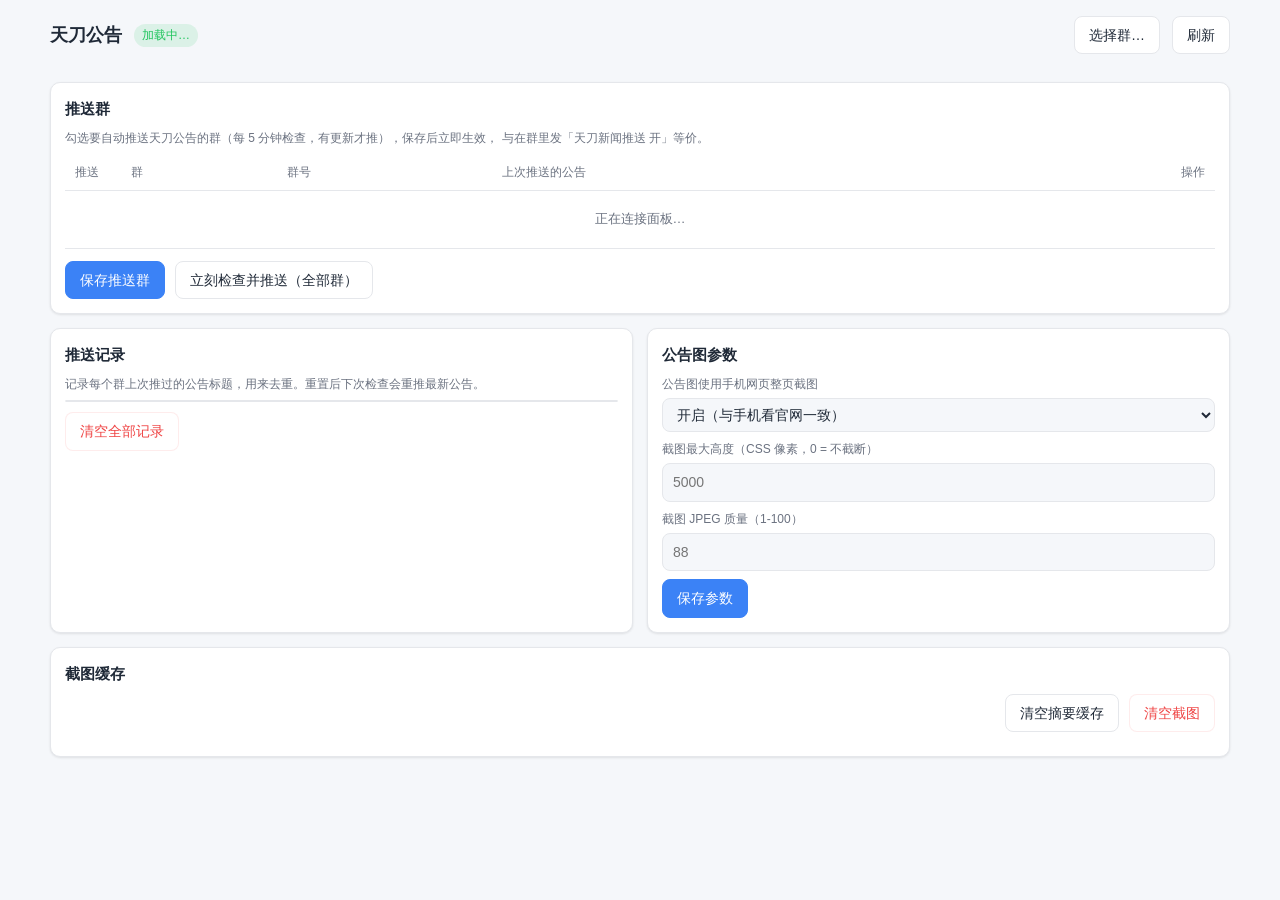
==== pages/wuxianews-panel/index.html @ aadbb249 "feat: Web 面板（推送群/推送记录/截图画廊）+ 群名管理 v1.3.4 - 新增 Web 面板：按群名管理推送群、立即推送、截图画廊、推送记录 - 群名缓存/解析（groups.py）；推送" ====
<!DOCTYPE html>
<html lang="zh-CN">
<head>
<meta charset="UTF-8">
<meta name="viewport" content="width=device-width,initial-scale=1.0">
<title>天刀公告</title>
<!--
  显式声明桥接 SDK：AstrBot 会把这个 src 重写成带 asset_token 的真实地址。
  整个页面里除这一处外不要再出现那个脚本地址（连注释都不行），否则自动注入会失效。
-->
<script src="/api/plugin/page/bridge-sdk.js"></script>
<style>
:root {
  --bg: #f5f7fa; --card: #ffffff; --border: #e5e7eb; --text: #1f2937;
  --text2: #6b7280; --text3: #9ca3af; --accent: #3b82f6;
  --accent-soft: rgba(59, 130, 246, 0.1); --danger: #ef4444;
  --danger-soft: rgba(239, 68, 68, 0.1); --ok: #22c55e; --ok-soft: rgba(34, 197, 94, 0.12);
  --warn: #f59e0b; --shadow: 0 1px 3px rgba(0, 0, 0, 0.06), 0 1px 2px rgba(0, 0, 0, 0.04);
  --radius: 10px;
}
html[data-theme="dark"] {
  --bg: #17181c; --card: #1f2126; --border: #32353c; --text: #e5e7eb;
  --text2: #9ca3af; --text3: #6b7280; --accent: #60a5fa;
  --accent-soft: rgba(96, 165, 250, 0.14); --danger: #f87171;
  --danger-soft: rgba(248, 113, 113, 0.14); --ok: #4ade80; --ok-soft: rgba(74, 222, 128, 0.14);
  --warn: #fbbf24; --shadow: none;
}
* { box-sizing: border-box; }
body {
  margin: 0; padding: 16px; background: var(--bg); color: var(--text);
  font-family: -apple-system, BlinkMacSystemFont, "Segoe UI", Roboto, "Helvetica Neue",
    "PingFang SC", "Microsoft YaHei", sans-serif;
  font-size: 14px; line-height: 1.6;
}
.wrap { max-width: 1180px; margin: 0 auto; }
.topbar { display: flex; align-items: center; gap: 12px; flex-wrap: wrap; margin-bottom: 14px; }
.topbar h1 { font-size: 18px; margin: 0; font-weight: 600; }
.pill { font-size: 12px; padding: 2px 8px; border-radius: 999px; background: var(--ok-soft); color: var(--ok); }
.pill.off { background: var(--danger-soft); color: var(--danger); }
.pill.warn { background: rgba(245, 158, 11, 0.14); color: var(--warn); }
.spacer { flex: 1 1 auto; }
.stats { display: flex; gap: 10px; flex-wrap: wrap; margin-bottom: 14px; }
.stat { flex: 1 1 130px; background: var(--card); border: 1px solid var(--border);
  border-radius: var(--radius); padding: 10px 14px; box-shadow: var(--shadow); }
.stat .n { font-size: 19px; font-weight: 600; }
.stat .l { font-size: 12px; color: var(--text2); }
.card { background: var(--card); border: 1px solid var(--border); border-radius: var(--radius);
  box-shadow: var(--shadow); padding: 14px; margin-bottom: 14px; }
.card h2 { font-size: 15px; margin: 0 0 8px; font-weight: 600; }
.grid2 { display: grid; grid-template-columns: 1fr 1fr; gap: 14px; }
@media (max-width: 760px) { .grid2 { grid-template-columns: 1fr; } }
.row { display: flex; gap: 10px; flex-wrap: wrap; align-items: center; }
.field { display: flex; flex-direction: column; gap: 4px; margin-bottom: 8px; }
.field.grow { flex: 1 1 200px; min-width: 0; }
label { font-size: 12px; color: var(--text2); }
input[type="text"], select, textarea {
  font: inherit; color: var(--text); background: var(--bg);
  border: 1px solid var(--border); border-radius: 8px; padding: 7px 10px; width: 100%; outline: none;
}
input[type="text"]:focus, select:focus { border-color: var(--accent); }
input[type="checkbox"] { accent-color: var(--accent); width: 16px; height: 16px; }
button { font: inherit; cursor: pointer; border-radius: 8px; padding: 7px 14px;
  border: 1px solid var(--border); background: var(--card); color: var(--text); white-space: nowrap; }
button:hover { border-color: var(--accent); }
button.primary { background: var(--accent); border-color: var(--accent); color: #fff; }
button.danger { color: var(--danger); border-color: var(--danger-soft); }
button.link { border: none; background: none; color: var(--accent); padding: 2px 4px; }
button.link.danger { color: var(--danger); }
button:disabled { opacity: .5; cursor: not-allowed; }
.hint { font-size: 12px; color: var(--text2); margin: 6px 0; }
.table-wrap { overflow-x: auto; }
table { width: 100%; border-collapse: collapse; font-size: 13px; }
th, td { text-align: left; padding: 8px 10px; border-bottom: 1px solid var(--border); vertical-align: middle; }
th { font-size: 12px; color: var(--text2); font-weight: 500; white-space: nowrap; }
tbody tr:hover { background: var(--accent-soft); }
td.acts, th.acts { text-align: right; white-space: nowrap; }
.tag { display: inline-block; font-size: 11px; padding: 1px 7px; border-radius: 999px;
  background: var(--accent-soft); color: var(--accent); }
.tag.off { background: var(--danger-soft); color: var(--danger); }
.tag.warn { background: rgba(245, 158, 11, .16); color: var(--warn); }
.empty { text-align: center; color: var(--text2); padding: 18px; }
.list { max-height: 240px; overflow: auto; border: 1px solid var(--border); border-radius: 8px; }
.list-item { display: flex; gap: 10px; align-items: center; padding: 8px 10px;
  border-bottom: 1px solid var(--border); }
.list-item:last-child { border-bottom: none; }
.list-item .nm { flex: 1 1 auto; min-width: 0; overflow: hidden; text-overflow: ellipsis; white-space: nowrap; }
.gallery { display: flex; gap: 10px; flex-wrap: wrap; margin-top: 10px; }
.thumb { width: 150px; border: 1px solid var(--border); border-radius: 8px; overflow: hidden; background: var(--bg); }
.thumb img { width: 100%; height: 190px; object-fit: cover; display: block; }
.thumb .cap { font-size: 11px; color: var(--text2); padding: 6px 8px; word-break: break-all; }
.pick-list { max-height: 46vh; overflow: auto; margin-top: 10px;
  border: 1px solid var(--border); border-radius: 8px; }
.pick-item { display: flex; gap: 10px; align-items: center; padding: 9px 12px;
  cursor: pointer; border-bottom: 1px solid var(--border); }
.pick-item:last-child { border-bottom: none; }
.pick-item:hover { background: var(--accent-soft); }
.pick-item .nm { flex: 1 1 auto; min-width: 0; overflow: hidden; text-overflow: ellipsis; white-space: nowrap; }
.pick-item .sub { color: var(--text2); font-size: 12px; white-space: nowrap; }
.modal-mask { position: fixed; inset: 0; background: rgba(0, 0, 0, .45); display: flex;
  align-items: center; justify-content: center; padding: 18px; z-index: 50; }
.modal-mask[hidden] { display: none; }
.modal { background: var(--card); border: 1px solid var(--border); border-radius: var(--radius);
  padding: 16px; width: 100%; max-width: 620px; max-height: 88vh; overflow: auto; box-shadow: var(--shadow); }
.modal h2 { margin-top: 0; }
.modal-foot { display: flex; gap: 10px; align-items: center; margin-top: 14px; }
.toast { position: fixed; left: 50%; bottom: 28px; transform: translateX(-50%) translateY(20px);
  background: #111827; color: #fff; padding: 9px 16px; border-radius: 8px; font-size: 13px;
  opacity: 0; pointer-events: none; transition: all .2s ease; z-index: 99; max-width: 80vw; }
.toast.show { opacity: 1; transform: translateX(-50%) translateY(0); }
.toast.err { background: #b91c1c; }
</style>
</head>
<body>
<div class="wrap">
  <div class="topbar">
    <h1>天刀公告</h1>
    <span class="pill" id="runPill">加载中…</span>
    <span class="spacer"></span>
    <button id="btnPickGroup">选择群…</button>
    <button id="btnReload">刷新</button>
  </div>

  <div class="stats" id="stats"></div>

  <div class="card">
    <h2>推送群</h2>
    <p class="hint">
      勾选要自动推送天刀公告的群（每 5 分钟检查，有更新才推），保存后立即生效，
      与在群里发「天刀新闻推送 开」等价。
    </p>
    <div class="table-wrap">
      <table>
        <thead><tr>
          <th style="width:56px">推送</th><th>群</th><th>群号</th>
          <th>上次推送的公告</th><th class="acts">操作</th>
        </tr></thead>
        <tbody id="groupBody"></tbody>
      </table>
    </div>
    <div class="row" style="margin-top:12px">
      <button id="btnSaveGroups" class="primary">保存推送群</button>
      <button id="btnPushAll">立刻检查并推送（全部群）</button>
      <span class="hint" id="saveHint"></span>
    </div>
  </div>
  <div class="grid2">
    <div class="card">
      <h2>推送记录</h2>
      <p class="hint">记录每个群上次推过的公告标题，用来去重。重置后下次检查会重推最新公告。</p>
      <div class="list" id="recordList"></div>
      <div class="row" style="margin-top:10px">
        <button id="btnResetAll" class="danger">清空全部记录</button>
        <span class="spacer"></span>
        <span class="hint" id="recordHint"></span>
      </div>
    </div>
    <div class="card">
      <h2>公告图参数</h2>
      <div class="field">
        <label for="cfgShotEnabled">公告图使用手机网页整页截图</label>
        <select id="cfgShotEnabled">
          <option value="1">开启（与手机看官网一致）</option>
          <option value="0">关闭（用深色卡片图）</option>
        </select>
      </div>
      <div class="field">
        <label for="cfgShotHeight">截图最大高度（CSS 像素，0 = 不截断）</label>
        <input type="text" id="cfgShotHeight" placeholder="5000">
      </div>
      <div class="field">
        <label for="cfgShotQuality">截图 JPEG 质量（1-100）</label>
        <input type="text" id="cfgShotQuality" placeholder="88">
      </div>
      <div class="row">
        <button id="btnSaveConfig" class="primary">保存参数</button>
        <span class="hint" id="cfgHint"></span>
      </div>
    </div>
  </div>

  <div class="card">
    <h2>截图缓存</h2>
    <div class="row">
      <span class="hint" id="shotHint"></span>
      <span class="spacer"></span>
      <button id="btnClearCache">清空摘要缓存</button>
      <button id="btnClearShots" class="danger">清空截图</button>
    </div>
    <div class="gallery" id="gallery"></div>
  </div>
</div>

<div class="modal-mask" id="pickMask" hidden>
  <div class="modal">
    <h2>选择推送群</h2>
    <div class="row">
      <div class="field grow">
        <label for="pickSearch">搜索群名 / 群号</label>
        <input type="text" id="pickSearch" placeholder="例：天刀 或 339466990">
      </div>
      <button id="btnPickRefresh">刷新群列表</button>
    </div>
    <div class="pick-list" id="pickList"></div>
    <div class="modal-foot">
      <span class="hint" id="pickHint" style="margin-right:auto"></span>
      <button id="btnPickApply" class="primary">用勾选结果替换名单</button>
      <button id="pickClose">取消</button>
    </div>
  </div>
</div>

<div class="modal-mask" id="testMask" hidden>
  <div class="modal">
    <h2>测试推送</h2>
    <p class="hint" id="testTarget"></p>
    <div class="row">
      <label><input type="checkbox" id="testForce"> 强制重发（忽略「已推送过」的记录）</label>
    </div>
    <div class="modal-foot">
      <span class="hint" id="testResult" style="margin-right:auto"></span>
      <button id="btnTestRun" class="primary">开始推送</button>
      <button id="testClose">关闭</button>
    </div>
  </div>
</div>

<div class="toast" id="toast"></div>
<div class="modal-mask" id="modalMask" hidden>
  <div class="modal">
    <h2 id="modalTitle"></h2>
    <p id="modalMsg" style="white-space:pre-line;color:var(--muted,#9aa)"></p>
    <input id="modalInput" type="text" hidden
      style="width:100%;box-sizing:border-box;padding:6px 8px;margin-top:6px">
    <div class="modal-foot">
      <button class="primary" id="modalOk">确定</button>
      <button id="modalCancel">取消</button>
    </div>
  </div>
</div>
<script>
(function () {
  "use strict";

  var state = {
    meta: {},
    status: {},
    groups: [],        // 主表格：{umo,label,group_id,group_name,enabled,last_pushed}
    pickGroups: [],    // 「选择群」弹窗：{value,label,group_id,group_name,enabled,source}
    picked: {},        // 弹窗里的勾选状态：umo -> bool
    pickLoaded: false,
    records: [],
    shots: [],
    testTarget: null
  };

  // ---------- 小工具 ----------

  function byId(id) { return document.getElementById(id); }

  var toastTimer = null;
  function toast(msg, isErr) {
    var el = byId("toast");
    el.textContent = String(msg || "");
    el.className = "show" + (isErr ? " err" : "");
    clearTimeout(toastTimer);
    toastTimer = setTimeout(function () { el.className = ""; }, 3200);
  }

  function esc(s) {
    return String(s == null ? "" : s).replace(/[&<>"']/g, function (c) {
      return { "&": "&amp;", "<": "&lt;", ">": "&gt;", '"': "&quot;", "'": "&#39;" }[c];
    });
  }

  // 面板跑在 AstrBot 仪表盘的 iframe 里，浏览器会屏蔽 window.prompt/confirm，
  // 所以用页内弹窗替代（否则确认框点了没反应）。
  function _modal(opts) {
    return new Promise(function (resolve) {
      var mask = byId("modalMask");
      var input = byId("modalInput");
      byId("modalTitle").textContent = opts.title || "";
      byId("modalMsg").textContent = opts.message || "";
      input.hidden = !opts.prompt;
      if (opts.prompt) { input.value = opts.value || ""; }
      mask.hidden = false;
      if (opts.prompt) { input.focus(); input.select(); }
      function done(val) {
        mask.hidden = true;
        byId("modalOk").onclick = null;
        byId("modalCancel").onclick = null;
        input.onkeydown = null;
        resolve(val);
      }
      byId("modalOk").onclick = function () { done(opts.prompt ? input.value : true); };
      byId("modalCancel").onclick = function () { done(opts.prompt ? null : false); };
      input.onkeydown = function (e) {
        if (e.key === "Enter") { e.preventDefault(); done(input.value); }
        else if (e.key === "Escape") { e.preventDefault(); done(null); }
      };
    });
  }
  function promptModal(title, message, value) {
    return _modal({ prompt: true, title: title, message: message, value: value || "" });
  }
  function confirmModal(message, title) {
    return _modal({ prompt: false, title: title || "确认", message: message });
  }

  function fmtBytes(n) {
    n = Number(n) || 0;
    if (n >= 1048576) return (n / 1048576).toFixed(1) + " MB";
    if (n >= 1024) return (n / 1024).toFixed(0) + " KB";
    return n + " B";
  }

  // 后端统一返回 {status, message, data}；status 不是 ok 就抛出 message。
  function unwrap(resp) {
    if (resp && typeof resp === "object" && "status" in resp) {
      if (String(resp.status).toLowerCase() !== "ok") {
        throw new Error(resp.message || "请求失败");
      }
      return resp.data || {};
    }
    return resp || {};
  }

  var _bridgeReady = null;
  function waitForBridge(timeoutMs) {
    if (_bridgeReady) return _bridgeReady;
    var deadline = Date.now() + (timeoutMs || 8000);
    _bridgeReady = new Promise(function (resolve, reject) {
      (function poll() {
        var bridge = window.AstrBotPluginPage;
        if (bridge) {
          var done = function () { resolve(bridge); };
          if (typeof bridge.ready === "function") {
            Promise.resolve(bridge.ready()).then(done, done);
          } else {
            done();
          }
          return;
        }
        if (Date.now() > deadline) {
          _bridgeReady = null;
          reject(new Error("面板桥接不可用，请在 AstrBot WebUI 里打开本页面"));
          return;
        }
        setTimeout(poll, 32);
      })();
    });
    return _bridgeReady;
  }

  function apiGet(path, params) {
    return waitForBridge().then(function (bridge) {
      return bridge.apiGet(path, params || {}).then(unwrap);
    });
  }

  function apiPost(path, body) {
    return waitForBridge().then(function (bridge) {
      return bridge.apiPost(path, body || {}).then(unwrap);
    });
  }

  function fail(err) { toast((err && err.message) || "操作失败", true); }

  function initTheme() {
    var params = new URLSearchParams(window.location.search);
    var v = params.get("theme");
    var dark = v === "dark" || params.get("isDark") === "true";
    if (!v && params.get("isDark") === null) {
      try {
        dark = localStorage.getItem("astrbot_plugin_theme_is_dark") === "true";
      } catch (e) { /* localStorage 被禁时用亮色 */ }
    }
    document.documentElement.setAttribute("data-theme", dark ? "dark" : "light");
    return dark;
  }

  // ---------- 渲染 ----------

  function renderStatus() {
    var st = state.status || {};
    var pill = byId("runPill");
    var hasGroups = (st.groups || []).length > 0;
    if (!hasGroups) {
      pill.textContent = "还没有推送群";
      pill.className = "pill warn";
    } else if (st.running) {
      pill.textContent = "定时推送运行中";
      pill.className = "pill";
    } else {
      pill.textContent = "定时任务未启动";
      pill.className = "pill off";
    }
    byId("stats").innerHTML = [
      '<div class="stat"><div class="n">' + esc((st.groups || []).length) + '</div><div class="l">推送群</div></div>',
      '<div class="stat"><div class="n">' + esc(st.last_check_text || "从未") + '</div><div class="l">上次检查</div></div>',
      '<div class="stat"><div class="n">' + (hasGroups ? (st.next_check_in || 0) + " 秒" : "—") + '</div><div class="l">距下次检查</div></div>',
      '<div class="stat"><div class="n">' + esc(st.shot_count || 0) + '</div><div class="l">截图缓存（' + fmtBytes(st.shot_bytes) + '）</div></div>',
      '<div class="stat"><div class="n">' + esc(st.summary_cache_count || 0) + '</div><div class="l">摘要缓存</div></div>',
      '<div class="stat"><div class="n">' + esc(st.record_count || 0) + '</div><div class="l">推送记录</div></div>'
    ].join("");
  }

  function renderGroups() {
    var tb = byId("groupBody");
    if (!state.groups.length) {
      tb.innerHTML = '<tr><td colspan="5" class="empty">还没有推送群：点右上角「选择群…」，' +
        '或在群里发「天刀新闻推送 开」</td></tr>';
      return;
    }
    tb.innerHTML = state.groups.map(function (g) {
      return "<tr>" +
        '<td><input type="checkbox" data-act="check" data-umo="' + esc(g.umo) + '"' +
          (g.enabled ? " checked" : "") + "></td>" +
        "<td>" + esc(g.group_name || g.label) +
          (g.group_name ? "" : ' <span class="tag warn">无群名</span>') + "</td>" +
        '<td class="nm">' + esc(g.group_id || "—") + "</td>" +
        "<td>" + (g.last_pushed ? esc(g.last_pushed) : '<span class="hint">还没推过</span>') + "</td>" +
        '<td class="acts">' +
          '<button class="link" data-act="test" data-umo="' + esc(g.umo) + '">测试推送</button>' +
          '<button class="link danger" data-act="reset" data-umo="' + esc(g.umo) + '">重置记录</button>' +
        "</td></tr>";
    }).join("");
  }

  function renderRecords() {
    var box = byId("recordList");
    if (!state.records.length) {
      box.innerHTML = '<div class="empty">还没有推送记录（第一次推送成功后会出现）</div>';
      byId("recordHint").textContent = "";
      return;
    }
    box.innerHTML = state.records.map(function (r) {
      return '<div class="list-item"><span class="nm" title="' + esc(r.title) + '">' +
        esc(r.label) + " · " + esc(r.title || "(空)") + "</span>" +
        (r.umo ? '<button class="link" data-act="reset-one" data-umo="' + esc(r.umo) + '">重置</button>' : "") +
        "</div>";
    }).join("");
    byId("recordHint").textContent = "共 " + state.records.length + " 条";
  }

  function renderShots() {
    var box = byId("gallery");
    var total = 0;
    state.shots.forEach(function (s) { total += Number(s.size) || 0; });
    byId("shotHint").textContent = state.shots.length
      ? "共 " + state.shots.length + " 张，占用 " + fmtBytes(total) + "（保留最近 20 张 / 7 天）"
      : "还没有截图缓存（推送过一次公告后会有）";
    if (!state.shots.length) { box.innerHTML = ""; return; }
    box.innerHTML = state.shots.map(function (s) {
      var inner = s.url
        ? '<img src="' + esc(s.url) + '" alt="' + esc(s.name) + '" loading="lazy">'
        : '<div class="cap">（无法预览，只有文件名）</div>';
      return '<div class="thumb">' + inner +
        '<div class="cap">' + esc(s.modified_text) + "<br>" + fmtBytes(s.size) + "<br>" +
        esc(s.name) + "</div></div>";
    }).join("");
  }

  function renderConfig() {
    var cfg = (state.meta || {}).config || {};
    byId("cfgShotEnabled").value = cfg.shot_enabled === false ? "0" : "1";
    byId("cfgShotHeight").value = cfg.shot_max_height == null ? "5000" : cfg.shot_max_height;
    byId("cfgShotQuality").value = cfg.shot_quality == null ? "88" : cfg.shot_quality;
  }

  // ---------- 数据加载 ----------

  function loadMeta() {
    return apiGet("page/meta").then(function (d) {
      state.meta = d || {};
      renderConfig();
    });
  }

  function loadStatus() {
    return apiGet("page/status").then(function (d) {
      state.status = d || {};
      state.groups = (d.groups || []).map(function (g) {
        return {
          umo: g.umo, label: g.label, group_id: g.group_id,
          group_name: g.group_name || "", enabled: true,
          last_pushed: g.last_pushed || ""
        };
      });
      renderStatus();
      renderGroups();
    });
  }

  function loadRecords() {
    return apiGet("page/records").then(function (d) {
      state.records = d.records || [];
      renderRecords();
    });
  }

  function loadShots() {
    return apiGet("page/shots").then(function (d) {
      state.shots = d.shots || [];
      renderShots();
    });
  }

  function loadAll() {
    return Promise.all([loadMeta(), loadStatus(), loadRecords(), loadShots()]);
  }

  // ---------- 保存推送群 ----------

  function checkedUmOs() {
    var boxes = byId("groupBody").querySelectorAll('input[type="checkbox"][data-act="check"]');
    var out = [];
    Array.prototype.forEach.call(boxes, function (box) {
      if (box.checked) out.push(box.getAttribute("data-umo"));
    });
    return out;
  }

  function saveGroups() {
    var umos = checkedUmOs();
    var btn = byId("btnSaveGroups");
    btn.disabled = true;
    byId("saveHint").textContent = "保存中…";
    apiPost("page/groups/save", { groups: umos }).then(function () {
      byId("saveHint").textContent = "";
      return loadAll().then(function () { toast("已保存 " + umos.length + " 个推送群"); });
    }).catch(fail).then(function () {
      btn.disabled = false;
      byId("saveHint").textContent = "";
    });
  }

  // ---------- 手动推送 ----------

  function pushAll() {
    var btn = byId("btnPushAll");
    btn.disabled = true;
    byId("saveHint").textContent = "正在检查公告…";
    apiPost("page/push-now", {}).then(function (d) {
      byId("saveHint").textContent = "";
      toast(d.message || "已完成", d.reason !== "ok" && d.reason !== "up_to_date");
      return loadAll();
    }).catch(fail).then(function () {
      btn.disabled = false;
      byId("saveHint").textContent = "";
    });
  }

  function openTest(umo) {
    var row = null;
    for (var i = 0; i < state.groups.length; i++) {
      if (state.groups[i].umo === umo) { row = state.groups[i]; }
    }
    state.testTarget = umo;
    byId("testTarget").textContent = "推送到：" + (row ? (row.group_name || row.label) : umo) +
      "（" + umo + "）";
    byId("testResult").textContent = "";
    byId("testForce").checked = true;
    byId("testMask").hidden = false;
  }

  function runTest() {
    if (!state.testTarget) return;
    var btn = byId("btnTestRun");
    btn.disabled = true;
    byId("testResult").textContent = "正在推送…";
    apiPost("page/push-now", {
      umo: state.testTarget,
      force: byId("testForce").checked
    }).then(function (d) {
      byId("testResult").textContent = d.message || "已完成";
      toast(d.message || "已完成", !(d.pushed || []).length);
      return loadAll();
    }).catch(function (err) {
      byId("testResult").textContent = (err && err.message) || "推送失败";
      fail(err);
    }).then(function () { btn.disabled = false; });
  }

  // ---------- 推送记录 ----------

  function resetRecords(umo) {
    var tip = umo ? "重置这个群的推送记录？" : "清空全部推送记录？下次检查会重推最新公告。";
    confirmModal(tip, "重置推送记录").then(function (ok) {
      if (!ok) return;
      apiPost("page/records/reset", umo ? { umo: umo } : {}).then(function () {
        return loadAll().then(function () { toast("已重置"); });
      }).catch(fail);
    });
  }

  // ---------- 缓存 / 参数 ----------

  function clearShots() {
    confirmModal("清空截图缓存？下次推送会重新截图。", "清空截图缓存").then(function (ok) {
      if (!ok) return;
      apiPost("page/shots/clear", {}).then(function (d) {
        return loadAll().then(function () { toast(d.message || "已清空"); });
      }).catch(fail);
    });
  }

  function clearCache() {
    apiPost("page/cache/clear", {}).then(function (d) {
      return loadAll().then(function () { toast(d.message || "已清空"); });
    }).catch(fail);
  }

  function saveConfig() {
    var btn = byId("btnSaveConfig");
    btn.disabled = true;
    byId("cfgHint").textContent = "保存中…";
    apiPost("page/config/save", {
      shot_enabled: byId("cfgShotEnabled").value === "1",
      shot_max_height: byId("cfgShotHeight").value.trim(),
      shot_quality: byId("cfgShotQuality").value.trim()
    }).then(function () {
      byId("cfgHint").textContent = "";
      return loadMeta().then(function () { toast("参数已保存"); });
    }).catch(fail).then(function () {
      btn.disabled = false;
      byId("cfgHint").textContent = "";
    });
  }

  // ---------- 选择群弹窗 ----------

  function loadPickGroups(refresh) {
    return apiGet("page/groups", refresh ? { refresh: "1" } : {}).then(function (d) {
      state.pickGroups = d.groups || [];
      state.pickLoaded = true;
      // 用当前表格的勾选状态初始化弹窗勾选（表格里没有的按后端 enabled）
      var current = {};
      checkedUmOs().forEach(function (u) { current[u] = true; });
      var next = {};
      state.pickGroups.forEach(function (g) {
        next[g.value] = current[g.value] === undefined ? !!g.enabled : !!current[g.value];
      });
      state.picked = next;
      renderPickList();
      byId("pickHint").textContent = d.total
        ? "共 " + d.total + " 个会话，当前选中 " + countPicked() + " 个"
        : "还没有可选会话：点「刷新群列表」或先在群里说句话";
      if (refresh) toast("群列表已刷新（" + (d.refreshed || 0) + " 个群有更新）");
      return state.pickGroups;
    });
  }

  function countPicked() {
    var n = 0;
    Object.keys(state.picked).forEach(function (k) { if (state.picked[k]) n++; });
    return n;
  }

  function openPick() {
    byId("pickSearch").value = "";
    byId("pickMask").hidden = false;
    renderPickList();
    byId("pickSearch").focus();
    if (!state.pickLoaded) loadPickGroups(false).catch(fail);
  }

  function renderPickList() {
    var box = byId("pickList");
    if (!state.pickLoaded) {
      box.innerHTML = '<div class="empty">正在加载群列表…</div>';
      return;
    }
    var kw = (byId("pickSearch").value || "").trim().toLowerCase();
    var rows = state.pickGroups.filter(function (g) {
      if (!kw) return true;
      return (String(g.label) + " " + (g.group_name || "") + " " + (g.group_id || ""))
        .toLowerCase().indexOf(kw) >= 0;
    });
    if (!rows.length) {
      box.innerHTML = '<div class="empty">没有匹配的会话。换个词，或点「刷新群列表」。</div>';
      return;
    }
    box.innerHTML = rows.map(function (g) {
      var sub = [];
      if (g.group_id) sub.push("群号 " + g.group_id);
      sub.push(g.source === "pushed" ? "已在推送名单" : "机器人所见");
      return '<label class="pick-item">' +
        '<input type="checkbox" data-pick="' + esc(g.value) + '"' +
          (state.picked[g.value] ? " checked" : "") + ">" +
        '<span class="nm">' + esc(g.group_name || g.label) + "</span>" +
        '<span class="sub">' + esc(sub.join(" · ")) + "</span></label>";
    }).join("");
  }

  function applyPick() {
    // 把弹窗勾选结果灌回主表格：勾上的补进列表，去掉的如果是「机器人所见」就直接移除
    var tips = {};
    var verified = {};
    Object.keys(state.picked).forEach(function (umo) {
      if (state.picked[umo]) tips[umo] = true;
    });
    state.pickGroups.forEach(function (g) {
      if (state.picked[g.value]) verified[g.value] = g;
    });

    var rows = [];
    state.groups.forEach(function (g) {
      if (verified[g.umo]) { rows.push(g); tips[g.umo] = true; }
    });
    Object.keys(tips).forEach(function (umo) {
      var exists = rows.some(function (r) { return r.umo === umo; });
      if (exists) return;
      var meta = verified[umo] || {};
      rows.push({
        umo: umo,
        label: meta.label || umo,
        group_id: meta.group_id || "",
        group_name: meta.group_name || "",
        enabled: true,
        last_pushed: ""
      });
    });
    state.groups = rows;
    renderGroups();
    byId("pickMask").hidden = true;
    toast("已选 " + rows.length + " 个群，记得点「保存推送群」");
  }

  // ---------- 绑定 & 启动 ----------

  function bind() {
    byId("btnReload").addEventListener("click", function () {
      loadAll().then(function () { toast("已刷新"); }).catch(fail);
    });
    byId("btnSaveGroups").addEventListener("click", saveGroups);
    byId("btnPushAll").addEventListener("click", pushAll);
    byId("btnResetAll").addEventListener("click", function () { resetRecords(""); });
    byId("btnClearShots").addEventListener("click", clearShots);
    byId("btnClearCache").addEventListener("click", clearCache);
    byId("btnSaveConfig").addEventListener("click", saveConfig);
    byId("btnPickGroup").addEventListener("click", openPick);
    byId("pickClose").addEventListener("click", function () { byId("pickMask").hidden = true; });
    byId("btnPickApply").addEventListener("click", applyPick);
    byId("pickSearch").addEventListener("input", renderPickList);
    byId("btnPickRefresh").addEventListener("click", function () {
      loadPickGroups(true).catch(fail);
    });
    byId("pickList").addEventListener("change", function (e) {
      var box = e.target;
      if (!box || box.type !== "checkbox") return;
      var umo = box.getAttribute("data-pick");
      if (!umo) return;
      state.picked[umo] = box.checked;
      byId("pickHint").textContent = "共 " + state.pickGroups.length +
        " 个会话，当前选中 " + countPicked() + " 个";
    });

    byId("groupBody").addEventListener("click", function (e) {
      var el = e.target;
      if (!el || el.tagName !== "BUTTON") return;
      var act = el.getAttribute("data-act");
      var umo = el.getAttribute("data-umo");
      if (act === "test") openTest(umo);
      else if (act === "reset") resetRecords(umo);
    });

    byId("recordList").addEventListener("click", function (e) {
      var el = e.target;
      if (!el || el.tagName !== "BUTTON" || el.getAttribute("data-act") !== "reset-one") return;
      resetRecords(el.getAttribute("data-umo"));
    });

    byId("testClose").addEventListener("click", function () { byId("testMask").hidden = true; });
    byId("btnTestRun").addEventListener("click", runTest);

    ["pickMask", "testMask"].forEach(function (id) {
      byId(id).addEventListener("click", function (e) {
        if (e.target === this) this.hidden = true;
      });
    });
    document.addEventListener("keydown", function (e) {
      if (e.key !== "Escape") return;
      ["pickMask", "testMask"].forEach(function (id) { byId(id).hidden = true; });
    });
  }

  initTheme();
  bind();
  byId("groupBody").innerHTML = '<tr><td colspan="5" class="empty">正在连接面板…</td></tr>';
  waitForBridge()
    .then(loadAll)
    .catch(function (err) {
      byId("groupBody").innerHTML = '<tr><td colspan="5" class="empty">' +
        esc((err && err.message) || "加载失败") + "</td></tr>";
      fail(err);
    });
})();
</script>
</body>
</html>
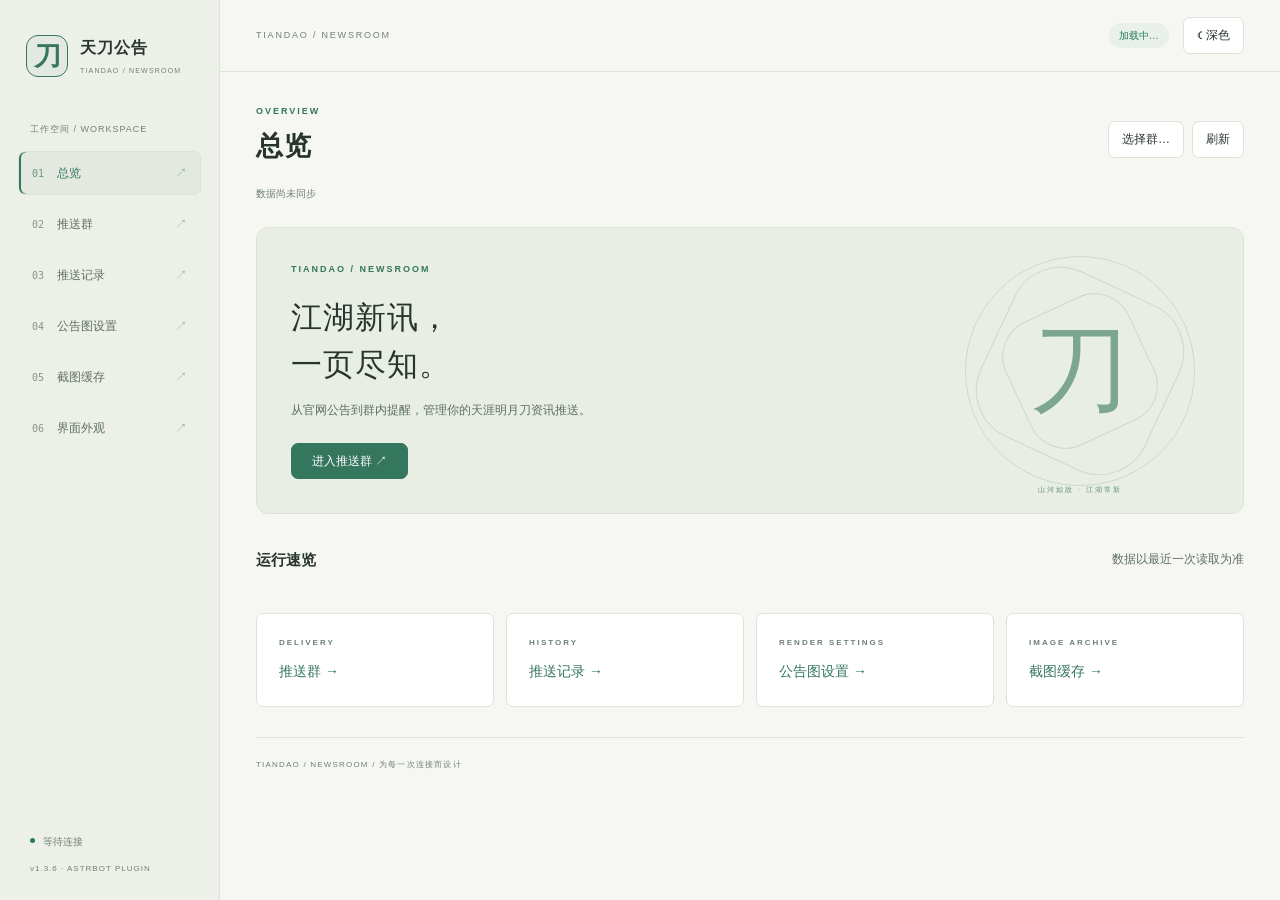
==== commit ff64238a: "feat: 重设计 Web 面板，完善明暗主题与对齐 v1.3.6 更新 README 首页预览图及操作说明，增加浏览器回归测试。  Co-Authored-By: OpenAI Codex <nor" ====
--- a/pages/wuxianews-panel/index.html
+++ b/pages/wuxianews-panel/index.html
@@ -9,106 +9,7 @@
   整个页面里除这一处外不要再出现那个脚本地址（连注释都不行），否则自动注入会失效。
 -->
 <script src="/api/plugin/page/bridge-sdk.js"></script>
-<style>
-:root {
-  --bg: #f5f7fa; --card: #ffffff; --border: #e5e7eb; --text: #1f2937;
-  --text2: #6b7280; --text3: #9ca3af; --accent: #3b82f6;
-  --accent-soft: rgba(59, 130, 246, 0.1); --danger: #ef4444;
-  --danger-soft: rgba(239, 68, 68, 0.1); --ok: #22c55e; --ok-soft: rgba(34, 197, 94, 0.12);
-  --warn: #f59e0b; --shadow: 0 1px 3px rgba(0, 0, 0, 0.06), 0 1px 2px rgba(0, 0, 0, 0.04);
-  --radius: 10px;
-}
-html[data-theme="dark"] {
-  --bg: #17181c; --card: #1f2126; --border: #32353c; --text: #e5e7eb;
-  --text2: #9ca3af; --text3: #6b7280; --accent: #60a5fa;
-  --accent-soft: rgba(96, 165, 250, 0.14); --danger: #f87171;
-  --danger-soft: rgba(248, 113, 113, 0.14); --ok: #4ade80; --ok-soft: rgba(74, 222, 128, 0.14);
-  --warn: #fbbf24; --shadow: none;
-}
-* { box-sizing: border-box; }
-body {
-  margin: 0; padding: 16px; background: var(--bg); color: var(--text);
-  font-family: -apple-system, BlinkMacSystemFont, "Segoe UI", Roboto, "Helvetica Neue",
-    "PingFang SC", "Microsoft YaHei", sans-serif;
-  font-size: 14px; line-height: 1.6;
-}
-.wrap { max-width: 1180px; margin: 0 auto; }
-.topbar { display: flex; align-items: center; gap: 12px; flex-wrap: wrap; margin-bottom: 14px; }
-.topbar h1 { font-size: 18px; margin: 0; font-weight: 600; }
-.pill { font-size: 12px; padding: 2px 8px; border-radius: 999px; background: var(--ok-soft); color: var(--ok); }
-.pill.off { background: var(--danger-soft); color: var(--danger); }
-.pill.warn { background: rgba(245, 158, 11, 0.14); color: var(--warn); }
-.spacer { flex: 1 1 auto; }
-.stats { display: flex; gap: 10px; flex-wrap: wrap; margin-bottom: 14px; }
-.stat { flex: 1 1 130px; background: var(--card); border: 1px solid var(--border);
-  border-radius: var(--radius); padding: 10px 14px; box-shadow: var(--shadow); }
-.stat .n { font-size: 19px; font-weight: 600; }
-.stat .l { font-size: 12px; color: var(--text2); }
-.card { background: var(--card); border: 1px solid var(--border); border-radius: var(--radius);
-  box-shadow: var(--shadow); padding: 14px; margin-bottom: 14px; }
-.card h2 { font-size: 15px; margin: 0 0 8px; font-weight: 600; }
-.grid2 { display: grid; grid-template-columns: 1fr 1fr; gap: 14px; }
-@media (max-width: 760px) { .grid2 { grid-template-columns: 1fr; } }
-.row { display: flex; gap: 10px; flex-wrap: wrap; align-items: center; }
-.field { display: flex; flex-direction: column; gap: 4px; margin-bottom: 8px; }
-.field.grow { flex: 1 1 200px; min-width: 0; }
-label { font-size: 12px; color: var(--text2); }
-input[type="text"], select, textarea {
-  font: inherit; color: var(--text); background: var(--bg);
-  border: 1px solid var(--border); border-radius: 8px; padding: 7px 10px; width: 100%; outline: none;
-}
-input[type="text"]:focus, select:focus { border-color: var(--accent); }
-input[type="checkbox"] { accent-color: var(--accent); width: 16px; height: 16px; }
-button { font: inherit; cursor: pointer; border-radius: 8px; padding: 7px 14px;
-  border: 1px solid var(--border); background: var(--card); color: var(--text); white-space: nowrap; }
-button:hover { border-color: var(--accent); }
-button.primary { background: var(--accent); border-color: var(--accent); color: #fff; }
-button.danger { color: var(--danger); border-color: var(--danger-soft); }
-button.link { border: none; background: none; color: var(--accent); padding: 2px 4px; }
-button.link.danger { color: var(--danger); }
-button:disabled { opacity: .5; cursor: not-allowed; }
-.hint { font-size: 12px; color: var(--text2); margin: 6px 0; }
-.table-wrap { overflow-x: auto; }
-table { width: 100%; border-collapse: collapse; font-size: 13px; }
-th, td { text-align: left; padding: 8px 10px; border-bottom: 1px solid var(--border); vertical-align: middle; }
-th { font-size: 12px; color: var(--text2); font-weight: 500; white-space: nowrap; }
-tbody tr:hover { background: var(--accent-soft); }
-td.acts, th.acts { text-align: right; white-space: nowrap; }
-.tag { display: inline-block; font-size: 11px; padding: 1px 7px; border-radius: 999px;
-  background: var(--accent-soft); color: var(--accent); }
-.tag.off { background: var(--danger-soft); color: var(--danger); }
-.tag.warn { background: rgba(245, 158, 11, .16); color: var(--warn); }
-.empty { text-align: center; color: var(--text2); padding: 18px; }
-.list { max-height: 240px; overflow: auto; border: 1px solid var(--border); border-radius: 8px; }
-.list-item { display: flex; gap: 10px; align-items: center; padding: 8px 10px;
-  border-bottom: 1px solid var(--border); }
-.list-item:last-child { border-bottom: none; }
-.list-item .nm { flex: 1 1 auto; min-width: 0; overflow: hidden; text-overflow: ellipsis; white-space: nowrap; }
-.gallery { display: flex; gap: 10px; flex-wrap: wrap; margin-top: 10px; }
-.thumb { width: 150px; border: 1px solid var(--border); border-radius: 8px; overflow: hidden; background: var(--bg); }
-.thumb img { width: 100%; height: 190px; object-fit: cover; display: block; }
-.thumb .cap { font-size: 11px; color: var(--text2); padding: 6px 8px; word-break: break-all; }
-.pick-list { max-height: 46vh; overflow: auto; margin-top: 10px;
-  border: 1px solid var(--border); border-radius: 8px; }
-.pick-item { display: flex; gap: 10px; align-items: center; padding: 9px 12px;
-  cursor: pointer; border-bottom: 1px solid var(--border); }
-.pick-item:last-child { border-bottom: none; }
-.pick-item:hover { background: var(--accent-soft); }
-.pick-item .nm { flex: 1 1 auto; min-width: 0; overflow: hidden; text-overflow: ellipsis; white-space: nowrap; }
-.pick-item .sub { color: var(--text2); font-size: 12px; white-space: nowrap; }
-.modal-mask { position: fixed; inset: 0; background: rgba(0, 0, 0, .45); display: flex;
-  align-items: center; justify-content: center; padding: 18px; z-index: 50; }
-.modal-mask[hidden] { display: none; }
-.modal { background: var(--card); border: 1px solid var(--border); border-radius: var(--radius);
-  padding: 16px; width: 100%; max-width: 620px; max-height: 88vh; overflow: auto; box-shadow: var(--shadow); }
-.modal h2 { margin-top: 0; }
-.modal-foot { display: flex; gap: 10px; align-items: center; margin-top: 14px; }
-.toast { position: fixed; left: 50%; bottom: 28px; transform: translateX(-50%) translateY(20px);
-  background: #111827; color: #fff; padding: 9px 16px; border-radius: 8px; font-size: 13px;
-  opacity: 0; pointer-events: none; transition: all .2s ease; z-index: 99; max-width: 80vw; }
-.toast.show { opacity: 1; transform: translateX(-50%) translateY(0); }
-.toast.err { background: #b91c1c; }
-</style>
+<link rel="stylesheet" href="./style.css">
 </head>
 <body>
 <div class="wrap">
@@ -237,564 +138,7 @@
     </div>
   </div>
 </div>
-<script>
-(function () {
-  "use strict";
-
-  var state = {
-    meta: {},
-    status: {},
-    groups: [],        // 主表格：{umo,label,group_id,group_name,enabled,last_pushed}
-    pickGroups: [],    // 「选择群」弹窗：{value,label,group_id,group_name,enabled,source}
-    picked: {},        // 弹窗里的勾选状态：umo -> bool
-    pickLoaded: false,
-    records: [],
-    shots: [],
-    testTarget: null
-  };
-
-  // ---------- 小工具 ----------
-
-  function byId(id) { return document.getElementById(id); }
-
-  var toastTimer = null;
-  function toast(msg, isErr) {
-    var el = byId("toast");
-    el.textContent = String(msg || "");
-    el.className = "show" + (isErr ? " err" : "");
-    clearTimeout(toastTimer);
-    toastTimer = setTimeout(function () { el.className = ""; }, 3200);
-  }
-
-  function esc(s) {
-    return String(s == null ? "" : s).replace(/[&<>"']/g, function (c) {
-      return { "&": "&amp;", "<": "&lt;", ">": "&gt;", '"': "&quot;", "'": "&#39;" }[c];
-    });
-  }
-
-  // 面板跑在 AstrBot 仪表盘的 iframe 里，浏览器会屏蔽 window.prompt/confirm，
-  // 所以用页内弹窗替代（否则确认框点了没反应）。
-  function _modal(opts) {
-    return new Promise(function (resolve) {
-      var mask = byId("modalMask");
-      var input = byId("modalInput");
-      byId("modalTitle").textContent = opts.title || "";
-      byId("modalMsg").textContent = opts.message || "";
-      input.hidden = !opts.prompt;
-      if (opts.prompt) { input.value = opts.value || ""; }
-      mask.hidden = false;
-      if (opts.prompt) { input.focus(); input.select(); }
-      function done(val) {
-        mask.hidden = true;
-        byId("modalOk").onclick = null;
-        byId("modalCancel").onclick = null;
-        input.onkeydown = null;
-        resolve(val);
-      }
-      byId("modalOk").onclick = function () { done(opts.prompt ? input.value : true); };
-      byId("modalCancel").onclick = function () { done(opts.prompt ? null : false); };
-      input.onkeydown = function (e) {
-        if (e.key === "Enter") { e.preventDefault(); done(input.value); }
-        else if (e.key === "Escape") { e.preventDefault(); done(null); }
-      };
-    });
-  }
-  function promptModal(title, message, value) {
-    return _modal({ prompt: true, title: title, message: message, value: value || "" });
-  }
-  function confirmModal(message, title) {
-    return _modal({ prompt: false, title: title || "确认", message: message });
-  }
-
-  function fmtBytes(n) {
-    n = Number(n) || 0;
-    if (n >= 1048576) return (n / 1048576).toFixed(1) + " MB";
-    if (n >= 1024) return (n / 1024).toFixed(0) + " KB";
-    return n + " B";
-  }
-
-  // 后端统一返回 {status, message, data}；status 不是 ok 就抛出 message。
-  function unwrap(resp) {
-    if (resp && typeof resp === "object" && "status" in resp) {
-      if (String(resp.status).toLowerCase() !== "ok") {
-        throw new Error(resp.message || "请求失败");
-      }
-      return resp.data || {};
-    }
-    return resp || {};
-  }
-
-  var _bridgeReady = null;
-  function waitForBridge(timeoutMs) {
-    if (_bridgeReady) return _bridgeReady;
-    var deadline = Date.now() + (timeoutMs || 8000);
-    _bridgeReady = new Promise(function (resolve, reject) {
-      (function poll() {
-        var bridge = window.AstrBotPluginPage;
-        if (bridge) {
-          var done = function () { resolve(bridge); };
-          if (typeof bridge.ready === "function") {
-            Promise.resolve(bridge.ready()).then(done, done);
-          } else {
-            done();
-          }
-          return;
-        }
-        if (Date.now() > deadline) {
-          _bridgeReady = null;
-          reject(new Error("面板桥接不可用，请在 AstrBot WebUI 里打开本页面"));
-          return;
-        }
-        setTimeout(poll, 32);
-      })();
-    });
-    return _bridgeReady;
-  }
-
-  function apiGet(path, params) {
-    return waitForBridge().then(function (bridge) {
-      return bridge.apiGet(path, params || {}).then(unwrap);
-    });
-  }
-
-  function apiPost(path, body) {
-    return waitForBridge().then(function (bridge) {
-      return bridge.apiPost(path, body || {}).then(unwrap);
-    });
-  }
-
-  function fail(err) { toast((err && err.message) || "操作失败", true); }
-
-  function initTheme() {
-    var params = new URLSearchParams(window.location.search);
-    var v = params.get("theme");
-    var dark = v === "dark" || params.get("isDark") === "true";
-    if (!v && params.get("isDark") === null) {
-      try {
-        dark = localStorage.getItem("astrbot_plugin_theme_is_dark") === "true";
-      } catch (e) { /* localStorage 被禁时用亮色 */ }
-    }
-    document.documentElement.setAttribute("data-theme", dark ? "dark" : "light");
-    return dark;
-  }
-
-  // ---------- 渲染 ----------
-
-  function renderStatus() {
-    var st = state.status || {};
-    var pill = byId("runPill");
-    var hasGroups = (st.groups || []).length > 0;
-    if (!hasGroups) {
-      pill.textContent = "还没有推送群";
-      pill.className = "pill warn";
-    } else if (st.running) {
-      pill.textContent = "定时推送运行中";
-      pill.className = "pill";
-    } else {
-      pill.textContent = "定时任务未启动";
-      pill.className = "pill off";
-    }
-    byId("stats").innerHTML = [
-      '<div class="stat"><div class="n">' + esc((st.groups || []).length) + '</div><div class="l">推送群</div></div>',
-      '<div class="stat"><div class="n">' + esc(st.last_check_text || "从未") + '</div><div class="l">上次检查</div></div>',
-      '<div class="stat"><div class="n">' + (hasGroups ? (st.next_check_in || 0) + " 秒" : "—") + '</div><div class="l">距下次检查</div></div>',
-      '<div class="stat"><div class="n">' + esc(st.shot_count || 0) + '</div><div class="l">截图缓存（' + fmtBytes(st.shot_bytes) + '）</div></div>',
-      '<div class="stat"><div class="n">' + esc(st.summary_cache_count || 0) + '</div><div class="l">摘要缓存</div></div>',
-      '<div class="stat"><div class="n">' + esc(st.record_count || 0) + '</div><div class="l">推送记录</div></div>'
-    ].join("");
-  }
-
-  function renderGroups() {
-    var tb = byId("groupBody");
-    if (!state.groups.length) {
-      tb.innerHTML = '<tr><td colspan="5" class="empty">还没有推送群：点右上角「选择群…」，' +
-        '或在群里发「天刀新闻推送 开」</td></tr>';
-      return;
-    }
-    tb.innerHTML = state.groups.map(function (g) {
-      return "<tr>" +
-        '<td><input type="checkbox" data-act="check" data-umo="' + esc(g.umo) + '"' +
-          (g.enabled ? " checked" : "") + "></td>" +
-        "<td>" + esc(g.group_name || g.label) +
-          (g.group_name ? "" : ' <span class="tag warn">无群名</span>') + "</td>" +
-        '<td class="nm">' + esc(g.group_id || "—") + "</td>" +
-        "<td>" + (g.last_pushed ? esc(g.last_pushed) : '<span class="hint">还没推过</span>') + "</td>" +
-        '<td class="acts">' +
-          '<button class="link" data-act="test" data-umo="' + esc(g.umo) + '">测试推送</button>' +
-          '<button class="link danger" data-act="reset" data-umo="' + esc(g.umo) + '">重置记录</button>' +
-        "</td></tr>";
-    }).join("");
-  }
-
-  function renderRecords() {
-    var box = byId("recordList");
-    if (!state.records.length) {
-      box.innerHTML = '<div class="empty">还没有推送记录（第一次推送成功后会出现）</div>';
-      byId("recordHint").textContent = "";
-      return;
-    }
-    box.innerHTML = state.records.map(function (r) {
-      return '<div class="list-item"><span class="nm" title="' + esc(r.title) + '">' +
-        esc(r.label) + " · " + esc(r.title || "(空)") + "</span>" +
-        (r.umo ? '<button class="link" data-act="reset-one" data-umo="' + esc(r.umo) + '">重置</button>' : "") +
-        "</div>";
-    }).join("");
-    byId("recordHint").textContent = "共 " + state.records.length + " 条";
-  }
-
-  function renderShots() {
-    var box = byId("gallery");
-    var total = 0;
-    state.shots.forEach(function (s) { total += Number(s.size) || 0; });
-    byId("shotHint").textContent = state.shots.length
-      ? "共 " + state.shots.length + " 张，占用 " + fmtBytes(total) + "（保留最近 20 张 / 7 天）"
-      : "还没有截图缓存（推送过一次公告后会有）";
-    if (!state.shots.length) { box.innerHTML = ""; return; }
-    box.innerHTML = state.shots.map(function (s) {
-      var inner = s.url
-        ? '<img src="' + esc(s.url) + '" alt="' + esc(s.name) + '" loading="lazy">'
-        : '<div class="cap">（无法预览，只有文件名）</div>';
-      return '<div class="thumb">' + inner +
-        '<div class="cap">' + esc(s.modified_text) + "<br>" + fmtBytes(s.size) + "<br>" +
-        esc(s.name) + "</div></div>";
-    }).join("");
-  }
-
-  function renderConfig() {
-    var cfg = (state.meta || {}).config || {};
-    byId("cfgShotEnabled").value = cfg.shot_enabled === false ? "0" : "1";
-    byId("cfgShotHeight").value = cfg.shot_max_height == null ? "5000" : cfg.shot_max_height;
-    byId("cfgShotQuality").value = cfg.shot_quality == null ? "88" : cfg.shot_quality;
-  }
-
-  // ---------- 数据加载 ----------
-
-  function loadMeta() {
-    return apiGet("page/meta").then(function (d) {
-      state.meta = d || {};
-      renderConfig();
-    });
-  }
-
-  function loadStatus() {
-    return apiGet("page/status").then(function (d) {
-      state.status = d || {};
-      state.groups = (d.groups || []).map(function (g) {
-        return {
-          umo: g.umo, label: g.label, group_id: g.group_id,
-          group_name: g.group_name || "", enabled: true,
-          last_pushed: g.last_pushed || ""
-        };
-      });
-      renderStatus();
-      renderGroups();
-    });
-  }
-
-  function loadRecords() {
-    return apiGet("page/records").then(function (d) {
-      state.records = d.records || [];
-      renderRecords();
-    });
-  }
-
-  function loadShots() {
-    return apiGet("page/shots").then(function (d) {
-      state.shots = d.shots || [];
-      renderShots();
-    });
-  }
-
-  function loadAll() {
-    return Promise.all([loadMeta(), loadStatus(), loadRecords(), loadShots()]);
-  }
-
-  // ---------- 保存推送群 ----------
-
-  function checkedUmOs() {
-    var boxes = byId("groupBody").querySelectorAll('input[type="checkbox"][data-act="check"]');
-    var out = [];
-    Array.prototype.forEach.call(boxes, function (box) {
-      if (box.checked) out.push(box.getAttribute("data-umo"));
-    });
-    return out;
-  }
-
-  function saveGroups() {
-    var umos = checkedUmOs();
-    var btn = byId("btnSaveGroups");
-    btn.disabled = true;
-    byId("saveHint").textContent = "保存中…";
-    apiPost("page/groups/save", { groups: umos }).then(function () {
-      byId("saveHint").textContent = "";
-      return loadAll().then(function () { toast("已保存 " + umos.length + " 个推送群"); });
-    }).catch(fail).then(function () {
-      btn.disabled = false;
-      byId("saveHint").textContent = "";
-    });
-  }
-
-  // ---------- 手动推送 ----------
-
-  function pushAll() {
-    var btn = byId("btnPushAll");
-    btn.disabled = true;
-    byId("saveHint").textContent = "正在检查公告…";
-    apiPost("page/push-now", {}).then(function (d) {
-      byId("saveHint").textContent = "";
-      toast(d.message || "已完成", d.reason !== "ok" && d.reason !== "up_to_date");
-      return loadAll();
-    }).catch(fail).then(function () {
-      btn.disabled = false;
-      byId("saveHint").textContent = "";
-    });
-  }
-
-  function openTest(umo) {
-    var row = null;
-    for (var i = 0; i < state.groups.length; i++) {
-      if (state.groups[i].umo === umo) { row = state.groups[i]; }
-    }
-    state.testTarget = umo;
-    byId("testTarget").textContent = "推送到：" + (row ? (row.group_name || row.label) : umo) +
-      "（" + umo + "）";
-    byId("testResult").textContent = "";
-    byId("testForce").checked = true;
-    byId("testMask").hidden = false;
-  }
-
-  function runTest() {
-    if (!state.testTarget) return;
-    var btn = byId("btnTestRun");
-    btn.disabled = true;
-    byId("testResult").textContent = "正在推送…";
-    apiPost("page/push-now", {
-      umo: state.testTarget,
-      force: byId("testForce").checked
-    }).then(function (d) {
-      byId("testResult").textContent = d.message || "已完成";
-      toast(d.message || "已完成", !(d.pushed || []).length);
-      return loadAll();
-    }).catch(function (err) {
-      byId("testResult").textContent = (err && err.message) || "推送失败";
-      fail(err);
-    }).then(function () { btn.disabled = false; });
-  }
-
-  // ---------- 推送记录 ----------
-
-  function resetRecords(umo) {
-    var tip = umo ? "重置这个群的推送记录？" : "清空全部推送记录？下次检查会重推最新公告。";
-    confirmModal(tip, "重置推送记录").then(function (ok) {
-      if (!ok) return;
-      apiPost("page/records/reset", umo ? { umo: umo } : {}).then(function () {
-        return loadAll().then(function () { toast("已重置"); });
-      }).catch(fail);
-    });
-  }
-
-  // ---------- 缓存 / 参数 ----------
-
-  function clearShots() {
-    confirmModal("清空截图缓存？下次推送会重新截图。", "清空截图缓存").then(function (ok) {
-      if (!ok) return;
-      apiPost("page/shots/clear", {}).then(function (d) {
-        return loadAll().then(function () { toast(d.message || "已清空"); });
-      }).catch(fail);
-    });
-  }
-
-  function clearCache() {
-    apiPost("page/cache/clear", {}).then(function (d) {
-      return loadAll().then(function () { toast(d.message || "已清空"); });
-    }).catch(fail);
-  }
-
-  function saveConfig() {
-    var btn = byId("btnSaveConfig");
-    btn.disabled = true;
-    byId("cfgHint").textContent = "保存中…";
-    apiPost("page/config/save", {
-      shot_enabled: byId("cfgShotEnabled").value === "1",
-      shot_max_height: byId("cfgShotHeight").value.trim(),
-      shot_quality: byId("cfgShotQuality").value.trim()
-    }).then(function () {
-      byId("cfgHint").textContent = "";
-      return loadMeta().then(function () { toast("参数已保存"); });
-    }).catch(fail).then(function () {
-      btn.disabled = false;
-      byId("cfgHint").textContent = "";
-    });
-  }
-
-  // ---------- 选择群弹窗 ----------
-
-  function loadPickGroups(refresh) {
-    return apiGet("page/groups", refresh ? { refresh: "1" } : {}).then(function (d) {
-      state.pickGroups = d.groups || [];
-      state.pickLoaded = true;
-      // 用当前表格的勾选状态初始化弹窗勾选（表格里没有的按后端 enabled）
-      var current = {};
-      checkedUmOs().forEach(function (u) { current[u] = true; });
-      var next = {};
-      state.pickGroups.forEach(function (g) {
-        next[g.value] = current[g.value] === undefined ? !!g.enabled : !!current[g.value];
-      });
-      state.picked = next;
-      renderPickList();
-      byId("pickHint").textContent = d.total
-        ? "共 " + d.total + " 个会话，当前选中 " + countPicked() + " 个"
-        : "还没有可选会话：点「刷新群列表」或先在群里说句话";
-      if (refresh) toast("群列表已刷新（" + (d.refreshed || 0) + " 个群有更新）");
-      return state.pickGroups;
-    });
-  }
-
-  function countPicked() {
-    var n = 0;
-    Object.keys(state.picked).forEach(function (k) { if (state.picked[k]) n++; });
-    return n;
-  }
-
-  function openPick() {
-    byId("pickSearch").value = "";
-    byId("pickMask").hidden = false;
-    renderPickList();
-    byId("pickSearch").focus();
-    if (!state.pickLoaded) loadPickGroups(false).catch(fail);
-  }
-
-  function renderPickList() {
-    var box = byId("pickList");
-    if (!state.pickLoaded) {
-      box.innerHTML = '<div class="empty">正在加载群列表…</div>';
-      return;
-    }
-    var kw = (byId("pickSearch").value || "").trim().toLowerCase();
-    var rows = state.pickGroups.filter(function (g) {
-      if (!kw) return true;
-      return (String(g.label) + " " + (g.group_name || "") + " " + (g.group_id || ""))
-        .toLowerCase().indexOf(kw) >= 0;
-    });
-    if (!rows.length) {
-      box.innerHTML = '<div class="empty">没有匹配的会话。换个词，或点「刷新群列表」。</div>';
-      return;
-    }
-    box.innerHTML = rows.map(function (g) {
-      var sub = [];
-      if (g.group_id) sub.push("群号 " + g.group_id);
-      sub.push(g.source === "pushed" ? "已在推送名单" : "机器人所见");
-      return '<label class="pick-item">' +
-        '<input type="checkbox" data-pick="' + esc(g.value) + '"' +
-          (state.picked[g.value] ? " checked" : "") + ">" +
-        '<span class="nm">' + esc(g.group_name || g.label) + "</span>" +
-        '<span class="sub">' + esc(sub.join(" · ")) + "</span></label>";
-    }).join("");
-  }
-
-  function applyPick() {
-    // 把弹窗勾选结果灌回主表格：勾上的补进列表，去掉的如果是「机器人所见」就直接移除
-    var tips = {};
-    var verified = {};
-    Object.keys(state.picked).forEach(function (umo) {
-      if (state.picked[umo]) tips[umo] = true;
-    });
-    state.pickGroups.forEach(function (g) {
-      if (state.picked[g.value]) verified[g.value] = g;
-    });
-
-    var rows = [];
-    state.groups.forEach(function (g) {
-      if (verified[g.umo]) { rows.push(g); tips[g.umo] = true; }
-    });
-    Object.keys(tips).forEach(function (umo) {
-      var exists = rows.some(function (r) { return r.umo === umo; });
-      if (exists) return;
-      var meta = verified[umo] || {};
-      rows.push({
-        umo: umo,
-        label: meta.label || umo,
-        group_id: meta.group_id || "",
-        group_name: meta.group_name || "",
-        enabled: true,
-        last_pushed: ""
-      });
-    });
-    state.groups = rows;
-    renderGroups();
-    byId("pickMask").hidden = true;
-    toast("已选 " + rows.length + " 个群，记得点「保存推送群」");
-  }
-
-  // ---------- 绑定 & 启动 ----------
-
-  function bind() {
-    byId("btnReload").addEventListener("click", function () {
-      loadAll().then(function () { toast("已刷新"); }).catch(fail);
-    });
-    byId("btnSaveGroups").addEventListener("click", saveGroups);
-    byId("btnPushAll").addEventListener("click", pushAll);
-    byId("btnResetAll").addEventListener("click", function () { resetRecords(""); });
-    byId("btnClearShots").addEventListener("click", clearShots);
-    byId("btnClearCache").addEventListener("click", clearCache);
-    byId("btnSaveConfig").addEventListener("click", saveConfig);
-    byId("btnPickGroup").addEventListener("click", openPick);
-    byId("pickClose").addEventListener("click", function () { byId("pickMask").hidden = true; });
-    byId("btnPickApply").addEventListener("click", applyPick);
-    byId("pickSearch").addEventListener("input", renderPickList);
-    byId("btnPickRefresh").addEventListener("click", function () {
-      loadPickGroups(true).catch(fail);
-    });
-    byId("pickList").addEventListener("change", function (e) {
-      var box = e.target;
-      if (!box || box.type !== "checkbox") return;
-      var umo = box.getAttribute("data-pick");
-      if (!umo) return;
-      state.picked[umo] = box.checked;
-      byId("pickHint").textContent = "共 " + state.pickGroups.length +
-        " 个会话，当前选中 " + countPicked() + " 个";
-    });
-
-    byId("groupBody").addEventListener("click", function (e) {
-      var el = e.target;
-      if (!el || el.tagName !== "BUTTON") return;
-      var act = el.getAttribute("data-act");
-      var umo = el.getAttribute("data-umo");
-      if (act === "test") openTest(umo);
-      else if (act === "reset") resetRecords(umo);
-    });
-
-    byId("recordList").addEventListener("click", function (e) {
-      var el = e.target;
-      if (!el || el.tagName !== "BUTTON" || el.getAttribute("data-act") !== "reset-one") return;
-      resetRecords(el.getAttribute("data-umo"));
-    });
-
-    byId("testClose").addEventListener("click", function () { byId("testMask").hidden = true; });
-    byId("btnTestRun").addEventListener("click", runTest);
-
-    ["pickMask", "testMask"].forEach(function (id) {
-      byId(id).addEventListener("click", function (e) {
-        if (e.target === this) this.hidden = true;
-      });
-    });
-    document.addEventListener("keydown", function (e) {
-      if (e.key !== "Escape") return;
-      ["pickMask", "testMask"].forEach(function (id) { byId(id).hidden = true; });
-    });
-  }
-
-  initTheme();
-  bind();
-  byId("groupBody").innerHTML = '<tr><td colspan="5" class="empty">正在连接面板…</td></tr>';
-  waitForBridge()
-    .then(loadAll)
-    .catch(function (err) {
-      byId("groupBody").innerHTML = '<tr><td colspan="5" class="empty">' +
-        esc((err && err.message) || "加载失败") + "</td></tr>";
-      fail(err);
-    });
-})();
-</script>
+<script src="./shell.js"></script>
+<script src="./app.js"></script>
 </body>
 </html>
--- a/pages/wuxianews-panel/style.css
+++ b/pages/wuxianews-panel/style.css
@@ -0,0 +1,129 @@
+
+:root {
+  --bg: #f5f7fa; --card: #ffffff; --border: #e5e7eb; --text: #1f2937;
+  --text2: #6b7280; --text3: #9ca3af; --accent: #3b82f6;
+  --accent-soft: rgba(59, 130, 246, 0.1); --danger: #ef4444;
+  --danger-soft: rgba(239, 68, 68, 0.1); --ok: #22c55e; --ok-soft: rgba(34, 197, 94, 0.12);
+  --warn: #f59e0b; --shadow: 0 1px 3px rgba(0, 0, 0, 0.06), 0 1px 2px rgba(0, 0, 0, 0.04);
+  --radius: 10px;
+}
+html[data-theme="dark"] {
+  --bg: #17181c; --card: #1f2126; --border: #32353c; --text: #e5e7eb;
+  --text2: #9ca3af; --text3: #6b7280; --accent: #60a5fa;
+  --accent-soft: rgba(96, 165, 250, 0.14); --danger: #f87171;
+  --danger-soft: rgba(248, 113, 113, 0.14); --ok: #4ade80; --ok-soft: rgba(74, 222, 128, 0.14);
+  --warn: #fbbf24; --shadow: none;
+}
+* { box-sizing: border-box; }
+body {
+  margin: 0; padding: 16px; background: var(--bg); color: var(--text);
+  font-family: -apple-system, BlinkMacSystemFont, "Segoe UI", Roboto, "Helvetica Neue",
+    "PingFang SC", "Microsoft YaHei", sans-serif;
+  font-size: 14px; line-height: 1.6;
+}
+.wrap { max-width: 1180px; margin: 0 auto; }
+.topbar { display: flex; align-items: center; gap: 12px; flex-wrap: wrap; margin-bottom: 14px; }
+.topbar h1 { font-size: 18px; margin: 0; font-weight: 600; }
+.pill { font-size: 12px; padding: 2px 8px; border-radius: 999px; background: var(--ok-soft); color: var(--ok); }
+.pill.off { background: var(--danger-soft); color: var(--danger); }
+.pill.warn { background: rgba(245, 158, 11, 0.14); color: var(--warn); }
+.spacer { flex: 1 1 auto; }
+.stats { display: flex; gap: 10px; flex-wrap: wrap; margin-bottom: 14px; }
+.stat { flex: 1 1 130px; background: var(--card); border: 1px solid var(--border);
+  border-radius: var(--radius); padding: 10px 14px; box-shadow: var(--shadow); }
+.stat .n { font-size: 19px; font-weight: 600; }
+.stat .l { font-size: 12px; color: var(--text2); }
+.card { background: var(--card); border: 1px solid var(--border); border-radius: var(--radius);
+  box-shadow: var(--shadow); padding: 14px; margin-bottom: 14px; }
+.card h2 { font-size: 15px; margin: 0 0 8px; font-weight: 600; }
+.grid2 { display: grid; grid-template-columns: 1fr 1fr; gap: 14px; }
+@media (max-width: 760px) { .grid2 { grid-template-columns: 1fr; } }
+.row { display: flex; gap: 10px; flex-wrap: wrap; align-items: center; }
+.field { display: flex; flex-direction: column; gap: 4px; margin-bottom: 8px; }
+.field.grow { flex: 1 1 200px; min-width: 0; }
+label { font-size: 12px; color: var(--text2); }
+input[type="text"], select, textarea {
+  font: inherit; color: var(--text); background: var(--bg);
+  border: 1px solid var(--border); border-radius: 8px; padding: 7px 10px; width: 100%; outline: none;
+}
+input[type="text"]:focus, select:focus { border-color: var(--accent); }
+input[type="checkbox"] { accent-color: var(--accent); width: 16px; height: 16px; }
+button { font: inherit; cursor: pointer; border-radius: 8px; padding: 7px 14px;
+  border: 1px solid var(--border); background: var(--card); color: var(--text); white-space: nowrap; }
+button:hover { border-color: var(--accent); }
+button.primary { background: var(--accent); border-color: var(--accent); color: #fff; }
+button.danger { color: var(--danger); border-color: var(--danger-soft); }
+button.link { border: none; background: none; color: var(--accent); padding: 2px 4px; }
+button.link.danger { color: var(--danger); }
+button:disabled { opacity: .5; cursor: not-allowed; }
+.hint { font-size: 12px; color: var(--text2); margin: 6px 0; }
+.table-wrap { overflow-x: auto; }
+table { width: 100%; border-collapse: collapse; font-size: 13px; }
+th, td { text-align: left; padding: 8px 10px; border-bottom: 1px solid var(--border); vertical-align: middle; }
+th { font-size: 12px; color: var(--text2); font-weight: 500; white-space: nowrap; }
+tbody tr:hover { background: var(--accent-soft); }
+td.acts, th.acts { text-align: right; white-space: nowrap; }
+.tag { display: inline-block; font-size: 11px; padding: 1px 7px; border-radius: 999px;
+  background: var(--accent-soft); color: var(--accent); }
+.tag.off { background: var(--danger-soft); color: var(--danger); }
+.tag.warn { background: rgba(245, 158, 11, .16); color: var(--warn); }
+.empty { text-align: center; color: var(--text2); padding: 18px; }
+.list { max-height: 240px; overflow: auto; border: 1px solid var(--border); border-radius: 8px; }
+.list-item { display: flex; gap: 10px; align-items: center; padding: 8px 10px;
+  border-bottom: 1px solid var(--border); }
+.list-item:last-child { border-bottom: none; }
+.list-item .nm { flex: 1 1 auto; min-width: 0; overflow: hidden; text-overflow: ellipsis; white-space: nowrap; }
+.gallery { display: flex; gap: 10px; flex-wrap: wrap; margin-top: 10px; }
+.thumb { width: 150px; border: 1px solid var(--border); border-radius: 8px; overflow: hidden; background: var(--bg); }
+.thumb img { width: 100%; height: 190px; object-fit: cover; display: block; }
+.thumb .cap { font-size: 11px; color: var(--text2); padding: 6px 8px; word-break: break-all; }
+.pick-list { max-height: 46vh; overflow: auto; margin-top: 10px;
+  border: 1px solid var(--border); border-radius: 8px; }
+.pick-item { display: flex; gap: 10px; align-items: center; padding: 9px 12px;
+  cursor: pointer; border-bottom: 1px solid var(--border); }
+.pick-item:last-child { border-bottom: none; }
+.pick-item:hover { background: var(--accent-soft); }
+.pick-item .nm { flex: 1 1 auto; min-width: 0; overflow: hidden; text-overflow: ellipsis; white-space: nowrap; }
+.pick-item .sub { color: var(--text2); font-size: 12px; white-space: nowrap; }
+.modal-mask { position: fixed; inset: 0; background: rgba(0, 0, 0, .45); display: flex;
+  align-items: center; justify-content: center; padding: 18px; z-index: 50; }
+.modal-mask[hidden] { display: none; }
+.modal { background: var(--card); border: 1px solid var(--border); border-radius: var(--radius);
+  padding: 16px; width: 100%; max-width: 620px; max-height: 88vh; overflow: auto; box-shadow: var(--shadow); }
+.modal h2 { margin-top: 0; }
+.modal-foot { display: flex; gap: 10px; align-items: center; margin-top: 14px; }
+.toast { position: fixed; left: 50%; bottom: 28px; transform: translateX(-50%) translateY(20px);
+  background: #111827; color: #fff; padding: 9px 16px; border-radius: 8px; font-size: 13px;
+  opacity: 0; pointer-events: none; transition: all .2s ease; z-index: 99; max-width: 80vw; }
+.toast.show { opacity: 1; transform: translateX(-50%) translateY(0); }
+.toast.err { background: #b91c1c; }
+
+/* Workspace redesign. Both themes are complete, independent palettes. */
+:root {color-scheme:light;--bg:#f7f6f8;--card:#fff;--rail:#f0edf1;--text:#27232e;--text2:#635d6a;--text3:#77707d;--border:#e4dfe7;--accent:#a83c65;--accent-soft:#ac416610;--hero:#f4e9ee;--ok:#277b61;--ok-soft:#277b6110;--warn:#956018;--danger:#b43d48;--danger-soft:#b43d4810;--shadow:0 4px 18px #29202e03;--pad:24px;--radius:12px;--accent-ink:#fff;}
+html[data-palette="jade"] {--bg:#f6f7f2;--rail:#edf0e8;--border:#dce3d8;--text:#27352e;--text2:#5e6e64;--text3:#708075;--accent:#35765e;--accent-soft:#35765e0e;--hero:#e8eee3;}
+html[data-palette="violet"] {--bg:#f6f6fa;--rail:#eeedf5;--border:#e0dfeb;--text:#2b2941;--text2:#656078;--text3:#77728a;--accent:#6855a8;--accent-soft:#6855a810;--hero:#ece9f5;}
+html[data-theme="dark"] {color-scheme:dark;--bg:#18171c;--card:#211f26;--rail:#141318;--text:#ede7ee;--text2:#b9aebe;--text3:#a295a8;--border:#39323e;--accent:#eca2bb;--accent-soft:#eca2bb12;--hero:#2b222b;--accent-ink:#291d24;--ok:#88c8a9;--ok-soft:#88c8a912;--danger:#f49fa6;--danger-soft:#f49fa612;--warn:#e2ba80;--shadow:none;}
+html[data-theme="dark"][data-palette="jade"] {--bg:#161c19;--card:#1d2520;--rail:#121814;--border:#323e35;--text:#e7ece5;--text2:#adbcae;--text3:#98a699;--accent:#9bc5a3;--accent-soft:#9bc5a312;--hero:#253023;--accent-ink:#17281e;}
+html[data-theme="dark"][data-palette="violet"] {--bg:#191821;--card:#22212c;--rail:#14131c;--border:#393649;--text:#eeebf6;--text2:#b9b3cf;--text3:#a39bb8;--accent:#baa8f1;--accent-soft:#baa8f112;--hero:#2b263d;--accent-ink:#241c3a;}
+[hidden] {display:none!important;} body {padding:0;font-size:13px;line-height:1.7;} button,input,select,textarea {font-family:inherit;}button {min-height:36px;padding:7px 13px;border-radius:7px;font-size:12px;}button.primary {background:var(--accent);color:var(--accent-ink);border-color:var(--accent);}button.primary:hover {color:var(--accent-ink);}button:focus-visible,a:focus-visible,input:focus-visible,textarea:focus-visible,select:focus-visible,[tabindex]:focus-visible {outline:2px solid var(--accent);outline-offset:3px;} input[type="text"],input[type="number"],select,textarea {background:var(--bg);color:var(--text);border:1px solid var(--border);border-radius:7px;padding:10px 12px;max-width:100%;}input[type="checkbox"] {accent-color:var(--accent);flex-shrink:0;} .workspace {display:grid;grid-template-columns:220px minmax(0,1fr);min-height:100vh;} .rail {position:sticky;top:0;height:100vh;display:flex;flex-direction:column;background:var(--rail);border-right:1px solid var(--border);padding:34px 18px 24px;} .brand {display:flex;align-items:center;gap:12px;padding:0 8px;text-decoration:none;color:var(--text);} .brand-symbol {display:grid;place-items:center;width:42px;height:42px;flex:0 0 42px;border:1px solid var(--accent);border-radius:12px;color:var(--accent);font:600 27px Georgia,serif;background:var(--accent-soft);} .brand strong {font-size:16px;letter-spacing:1px;} .brand small {display:block;font-size:7px;letter-spacing:1.2px;color:var(--text3);margin-top:4px;white-space:nowrap;} .nav-label {font-size:9px;color:var(--text3);margin:45px 12px 14px;letter-spacing:1px;} .rail nav {display:grid;gap:7px;} .nav-item {display:flex;align-items:center;gap:13px;text-align:left;border:1px solid transparent;background:transparent;color:var(--text2);height:44px;} .nav-item.active {background:var(--accent-soft);border-color:var(--border);color:var(--accent);box-shadow:inset 2px 0 var(--accent);} .nav-number {font:10px Consolas,monospace;opacity:.7;} .nav-arrow {margin-left:auto;opacity:.5;} .rail-footer {margin-top:auto;padding:30px 12px 0;color:var(--text3);font-size:10px;} .rail-footer small {display:block;margin-top:12px;font-size:8px;letter-spacing:1px;} .connection::before {content:'';display:inline-block;width:5px;height:5px;border-radius:50%;background:var(--ok);margin:0 8px 2px 0;} .connection.error::before {background:var(--danger);} .stage {min-width:0;} .workspace-header {display:flex;align-items:center;justify-content:space-between;gap:12px;min-height:72px;padding:16px 36px;border-bottom:1px solid var(--border);} .breadcrumb {font-size:9px;letter-spacing:1.8px;color:var(--text3);} .header-tools {display:flex;align-items:center;gap:14px;} .pill {font-size:10px;padding:4px 10px;} .workspace-content {max-width:1520px;margin:auto;padding:32px 36px 20px;} .page-heading {display:flex;justify-content:space-between;align-items:center;gap:16px;margin-bottom:10px;} .eyebrow {display:block;color:var(--accent);font-size:9px;font-weight:600;letter-spacing:2px;} h1 {font-size:27px;font-weight:600;letter-spacing:1px;margin:5px 0;} .workspace-actions {display:flex;flex-wrap:wrap;gap:8px;justify-content:flex-end;} .sync-line {color:var(--text3);font-size:10px;margin-bottom:25px;} .request-feedback {padding:12px 16px;border:1px solid var(--border);border-left:3px solid var(--danger);border-radius:7px;background:var(--danger-soft);color:var(--danger);margin:12px 0;font-size:12px;overflow-wrap:anywhere;}
+.hero {display:flex;align-items:center;justify-content:space-between;overflow:hidden;position:relative;min-height:285px;background:var(--hero);border:1px solid var(--border);border-radius:var(--radius);margin-bottom:28px;}.hero-copy {padding:34px;position:relative;z-index:1;}.hero h2 {white-space:pre-line;font-size:clamp(24px,2.4vw,34px);font-weight:500;line-height:1.5;letter-spacing:1px;margin:18px 0 12px;}.hero p {font-size:12px;color:var(--text2);margin:0 0 23px;max-width:420px;}.hero .primary {padding-inline:20px;}.hero-art {position:relative;width:250px;height:250px;margin:0 38px;flex:0 0 250px;color:var(--accent);}.art-orbit {position:absolute;inset:10px;border:1px solid currentColor;opacity:.16;border-radius:50%;}.art-orbit::before,.art-orbit::after {content:'';position:absolute;inset:23px;border:1px solid currentColor;border-radius:28%;transform:rotate(25deg);}.art-orbit::after {inset:46px;transform:rotate(-25deg);}.art-symbol {position:absolute;inset:40px;display:grid;place-items:center;font:95px Georgia,serif;opacity:.6;}.art-caption {position:absolute;bottom:0;width:100%;text-align:center;font-size:7px;letter-spacing:2px;opacity:.75;}[data-palette="pink"] .art-symbol {border:2px solid currentColor;border-radius:22px;inset:65px 48px;font:56px Georgia,serif;}[data-palette="pink"] .art-orbit {border-radius:15%;transform:rotate(-10deg);}[data-palette="jade"] .art-symbol {font-family:KaiTi,STKaiti,serif;font-size:100px;}[data-palette="jade"] .hero h2 {font-family:KaiTi,STKaiti,"Microsoft YaHei",serif;}[data-palette="violet"] .art-symbol {transform:rotate(-8deg);}.section-heading {display:flex;justify-content:space-between;align-items:center;margin-bottom:14px;gap:12px;}.section-heading h2 {font-size:15px;margin:0;}.stats {display:grid;grid-template-columns:repeat(3,minmax(0,1fr));gap:12px;margin-bottom:22px;}.stat {min-width:0;display:flex;flex-direction:column-reverse;gap:12px;padding:20px;border-radius:9px;box-shadow:none;}.stat .n {font-size:21px;font-weight:500;overflow-wrap:anywhere;}.stat .l {font-size:11px;color:var(--text2);}.stat .l::before {content:'';display:inline-block;width:4px;height:4px;border:1px solid var(--accent);margin:0 8px 2px 0;}.shortcuts {display:grid;grid-template-columns:repeat(auto-fit,minmax(160px,1fr));gap:12px;}.shortcut {padding:22px;text-align:left;background:var(--card);border:1px solid var(--border);white-space:normal;}.shortcut .eyebrow {font-size:8px;color:var(--text3);}.shortcut strong {display:block;font-size:14px;font-weight:500;margin-top:10px;color:var(--accent);}.card {padding:var(--pad);border-radius:var(--radius);margin-bottom:20px;}.card h2 {font-size:16px;margin:0 0 15px;}.row {gap:10px;}.field {margin-bottom:12px;gap:7px;}.field.grow {min-width:0;}.hint {color:var(--text2);font-size:12px;line-height:1.9;overflow-wrap:anywhere;}.table-wrap {overflow:auto;border:1px solid var(--border);border-radius:8px;margin-top:18px;position:relative;isolation:isolate;}table {min-width:640px;font-size:12px;}th {padding:13px 12px;background:var(--rail);font-size:11px;}td {padding:15px 12px;vertical-align:middle;} .tabs {display:flex;gap:4px;padding:4px;border:1px solid var(--border);border-radius:8px;background:var(--bg);} .tab {border-color:transparent;background:transparent;} .tab.on {background:var(--card);border-color:var(--border);color:var(--accent);} .list {max-height:65vh;} .list-item {padding:15px 12px;} .gallery {display:grid;grid-template-columns:repeat(auto-fill,minmax(180px,1fr));gap:16px;margin-top:20px;} .thumb {min-width:0;width:auto;} .modal {padding:26px;border-radius:14px;box-shadow:0 20px 80px #0003;} .modal-mask {backdrop-filter:blur(3px);} .modal #modalMsg {color:var(--text2)!important;} .modal-foot {margin-top:24px;} .pick-item {padding:13px 12px;} .pick-item .sub {overflow-wrap:anywhere;white-space:normal;}.pick-item .nm {min-width:0;} .appearance-card {max-width:700px;} .appearance-card .field {margin-top:25px;} .compact-row {display:flex;justify-content:space-between;align-items:center;gap:20px;margin:26px 0;color:var(--text);}.compact-row small {display:block;color:var(--text3);margin-top:4px;}.workspace-footer {margin-top:30px;padding:20px 0 0;border-top:1px solid var(--border);font-size:8px;letter-spacing:1.2px;color:var(--text3);}.skip-link {position:fixed;left:12px;top:-60px;padding:10px;background:var(--card);color:var(--accent);z-index:100;}.skip-link:focus {top:12px;}html[data-compact="true"] {--pad:16px;}html[data-compact="true"] td {padding:9px 12px;}#toast.show,.toast.show {opacity:1;transform:translateX(-50%) translateY(0);} 
+@media(max-width:1100px){.workspace {grid-template-columns:190px minmax(0,1fr);}.rail {padding-inline:12px;}.brand {gap:8px;padding-inline:0;}.brand strong {font-size:14px;}.workspace-content {padding:26px 24px;}.workspace-header {padding-inline:24px;}.hero-art {margin:0 10px;flex-basis:200px;transform:scale(.85);}}
+@media(max-width:850px){.workspace {grid-template-columns:150px minmax(0,1fr);}.brand-symbol {display:none;}.brand {padding:0 8px;}.brand small {font-size:6px;}.nav-arrow {display:none;}.hero-art {display:none;}.workspace-actions {max-width:300px;}.page-heading {align-items:flex-start;}.stats {grid-template-columns:repeat(2,minmax(0,1fr));}.hero {min-height:260px;}.grid2 {grid-template-columns:1fr;}}
+@media(max-width:600px){.workspace {display:block;}.rail {position:sticky;top:0;z-index:20;height:auto;padding:8px 12px;border-right:0;border-bottom:1px solid var(--border);}.brand,.nav-label,.rail-footer {display:none;}.rail nav {display:flex;gap:4px;overflow:auto;}.nav-item {flex:1 0 64px;flex-direction:column;justify-content:center;gap:0;height:49px;padding:4px 8px;}.nav-number {font-size:8px;}.nav-text {font-size:10px;}.workspace-header {min-height:60px;padding:12px 16px;}.breadcrumb {font-size:7px;letter-spacing:1px;max-width:110px;}.header-tools {gap:8px;}.header-tools .pill {font-size:9px;}.header-tools button {font-size:10px;padding:6px 10px;}.workspace-content {padding:23px 16px 18px;}.page-heading {flex-wrap:wrap;gap:12px;}h1 {font-size:25px;}.workspace-actions {max-width:none;justify-content:flex-start;}.workspace-actions button {font-size:11px;}.sync-line {margin-bottom:20px;}.hero-copy {padding:25px 22px;}.hero h2 {font-size:27px;}.hero p {font-size:11px;}.card {padding:18px;}.stat {padding:15px;}.stat .n {font-size:18px;}.stat .l {font-size:10px;}.shortcuts {grid-template-columns:repeat(2,minmax(0,1fr));}.shortcut {padding:17px;}.shortcut strong {font-size:12px;}.row > button {flex:1 1 auto;}.row > .field {flex:1 1 130px;min-width:0;}.modal {padding:20px;}.modal .row {flex-wrap:wrap;}.modal .row > .field {width:auto;}.modal-mask {padding:12px;}.pick-item .sub {max-width:110px;font-size:10px;}.workspace-footer {font-size:7px;}.section-heading .hint {font-size:10px;}}
+@media(prefers-reduced-motion:reduce){*,*::before,*::after{transition:none!important;animation:none!important;}}
+
+/* Alignment contract: labels and values occupy stable rows, independent of fonts. */
+.stats .stat { display: grid; grid-template-rows: auto 1fr; align-content: start; gap: 12px; }
+.stats .stat .l { grid-row: 1; line-height: 20px; margin: 0; }
+.stats .stat .l::before { content: none; }
+.stats .stat .n { grid-row: 2; align-self: start; margin: 0; font-size: 22px; line-height: 32px; min-height: 32px; overflow-wrap: anywhere; }
+input[type="checkbox"] { margin: 0; vertical-align: middle; flex: 0 0 auto; }
+label:has(> input[type="checkbox"]) { display: inline-flex; align-items: center; gap: 8px; line-height: 22px; }
+.row:has(> .field) { align-items: flex-end; }
+.row > .field { margin-top: 0; margin-bottom: 0; }
+.row > label:has(> input[type="checkbox"]) { min-height: 40px; padding: 0; align-self: flex-end; }
+@media (max-width: 600px) { .stats .stat .n { font-size: 18px; line-height: 28px; min-height: 28px; } }
+
+.row > button:not(.link), .row > .field > input:not([type="checkbox"]), .row > .field > select { min-height: 40px; height: 40px; }
+
+.stats .stat .n { font-family: "Segoe UI", "Microsoft YaHei", sans-serif; font-variant-numeric: tabular-nums; }
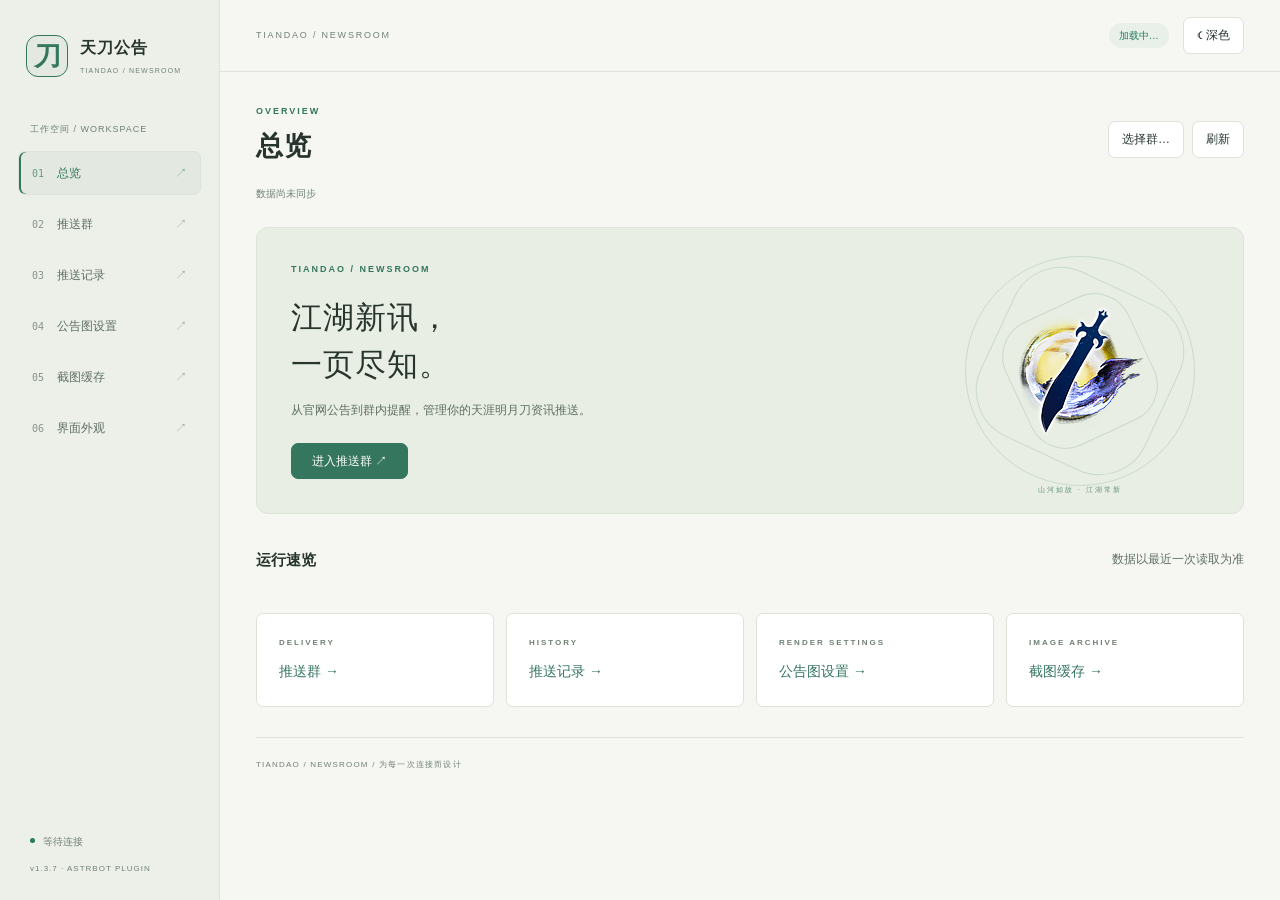
==== commit 700ae385: "fix: 首页使用天刀客户端原始图标 v1.3.7 替换首页文字装饰，更新明暗主题预览图与版本号，增加图标加载和窄屏回归测试。  Co-Authored-By: OpenAI Codex <norep" ====
--- a/pages/wuxianews-panel/index.html
+++ b/pages/wuxianews-panel/index.html
@@ -138,6 +138,10 @@
     </div>
   </div>
 </div>
+<!-- Keep the image URL in HTML so AstrBot can rewrite it with an asset token. -->
+<template id="heroArtTemplate">
+  <img class="art-client-icon" src="./wuxia-client-icon.png" width="128" height="128" alt="">
+</template>
 <script src="./shell.js"></script>
 <script src="./app.js"></script>
 </body>
--- a/pages/wuxianews-panel/style.css
+++ b/pages/wuxianews-panel/style.css
@@ -127,3 +127,6 @@
 .row > button:not(.link), .row > .field > input:not([type="checkbox"]), .row > .field > select { min-height: 40px; height: 40px; }
 
 .stats .stat .n { font-family: "Segoe UI", "Microsoft YaHei", sans-serif; font-variant-numeric: tabular-nums; }
+
+/* Original transparent client icon, centered at its native resolution. */
+.art-client-icon { position: absolute; inset: 0; margin: auto; width: 128px; height: 128px; object-fit: contain; }
